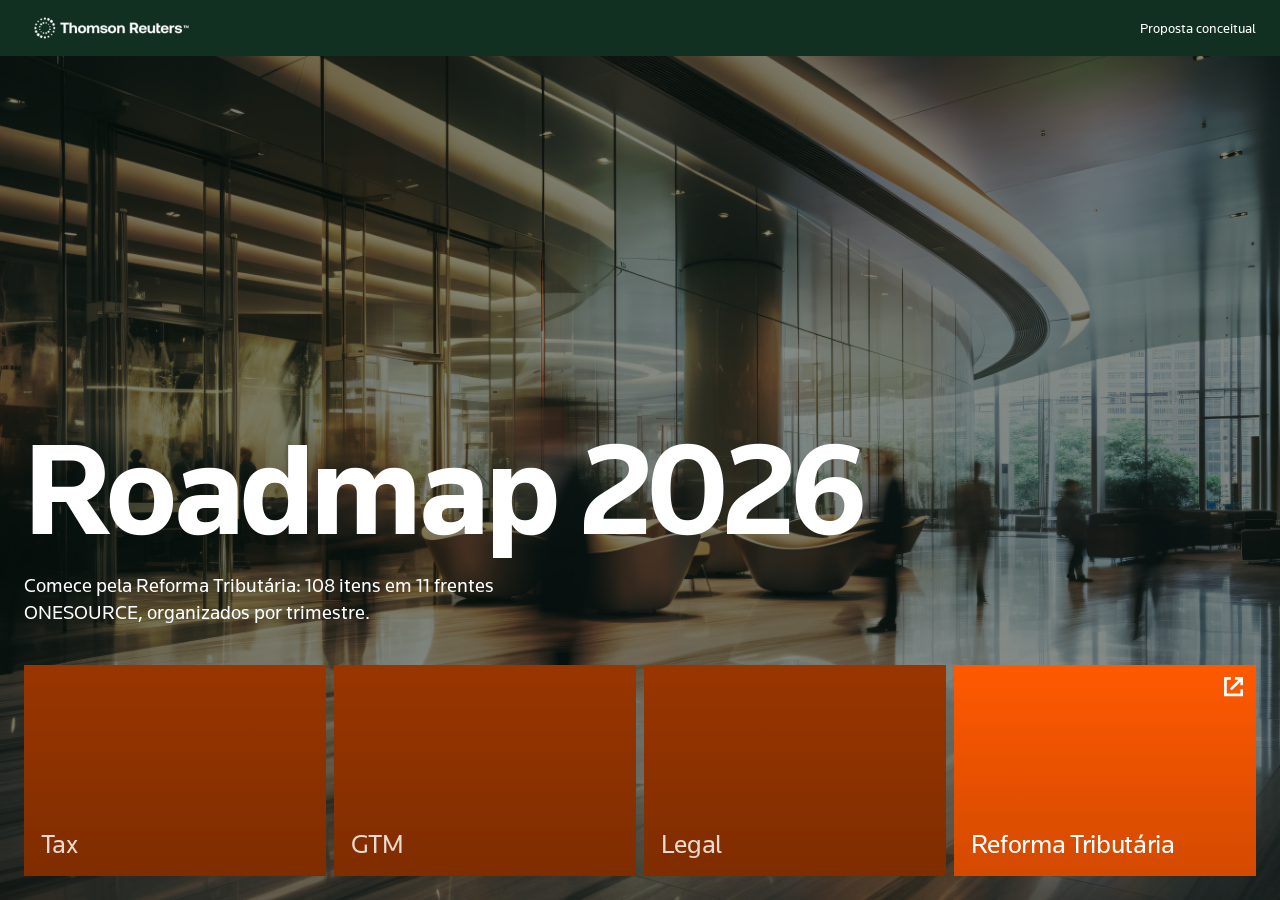
==== index.html @ 7f5b75ad "Publica a proposta do roadmap de produtos da Thomson Reuters Co-Authored-By: Claude Opus 5.5 <norepl" ====
<!doctype html>
<html lang="pt-BR">
<head>
<meta charset="utf-8">
<meta name="viewport" content="width=device-width, initial-scale=1">
<title>Roadmap 2026 | Thomson Reuters</title>
<meta name="description" content="Roadmap 2026 de produtos Thomson Reuters. Comece pela Reforma Tributária.">
<meta name="robots" content="noindex">
<link rel="preload" href="assets/fonts/knowledge2017-bold-webfont.woff2" as="font" type="font/woff2" crossorigin>
<link rel="stylesheet" href="assets/roadmap.css">
<script>document.documentElement.classList.add('js')</script>
</head>
<body class="home">
<header class="bar"><img class="logo" src="assets/img/logo-tr.png" alt="Thomson Reuters"><span class="bar-note">Proposta conceitual</span></header>
<main class="home-main">
  <div class="home-photo"><img src="assets/img/lobby.jpg" alt="Saguão corporativo com pessoas em movimento" width="1920" height="1080"></div>
  <div class="home-copy">
    <h1 class="mask"><span><span>Roadmap 2026</span></span></h1>
    <p class="home-sub">Comece pela Reforma Tributária: 108 itens em 11 frentes ONESOURCE, organizados por trimestre.</p>
  </div>
  <nav class="tiles" aria-label="Frentes do roadmap">
    <div class="tile tile-off"><span>Tax</span></div>
    <div class="tile tile-off"><span>GTM</span></div>
    <div class="tile tile-off"><span>Legal</span></div>
    <a class="tile tile-on" href="reforma.html"><svg class="ic tile-ic" viewBox="0 0 32 32" fill="currentColor" aria-hidden="true" focusable="false"> <path d="M27.4 27.4h-22.8v-22.8h6.8v-4.6h-11.4v32h32v-11.4h-4.6zM18.2 0v4.6h6l-14.4 14.4 3.2 3.2 14.4-14.4v6h4.6v-13.8z"></path> </svg><span>Reforma Tributária</span></a>
  </nav>
</main>
<script src="assets/roadmap.js" defer></script>
</body>
</html>
---- assets/roadmap.css ----
/* Fonte: para trocar por Clario, adicione os @font-face dela e mude --font. */
@font-face { font-family: "Knowledge2017"; src: url(fonts/knowledge2017-light-webfont.woff2) format("woff2"); font-weight: 300; font-display: swap; }
@font-face { font-family: "Knowledge2017"; src: url(fonts/knowledge2017-regular-webfont.woff2) format("woff2"); font-weight: 400; font-display: swap; }
@font-face { font-family: "Knowledge2017"; src: url(fonts/knowledge2017-medium-webfont.woff2) format("woff2"); font-weight: 500; font-display: swap; }
@font-face { font-family: "Knowledge2017"; src: url(fonts/knowledge2017-bold-webfont.woff2) format("woff2"); font-weight: 700; font-display: swap; }

:root {
  --font: "Knowledge2017", "Helvetica Neue", Arial, sans-serif;
  --orange: #d64000;
  --orange-hi: #fa6400;
  --tile-top: #ff5900;
  --tile-bottom: #d34a00;
  --green: #123021;
  --peach: #f8eadd;
  --peach-2: #ffd9bf;
  --g1: #f4f4f4;
  --g2: #eaeaea;
  --ink: #404040;
  --ink-strong: #1e1e1e;
  --soft: #666;
  --m: 24px;
  --axis: 42%;
  --gap: clamp(96px, 12vw, 176px);
  --t-display: clamp(52px, 7.4vw, 116px);
  --t-h2: clamp(32px, 3.9vw, 56px);
  --t-h3: clamp(26px, 2.5vw, 36px);
  --t-lg: 20px;
  --t-body: 16px;
  --ease: cubic-bezier(.16, 1, .3, 1);
}

* { box-sizing: border-box; }
html { scroll-behavior: smooth; -webkit-text-size-adjust: 100%; }
body { margin: 0; background: #fff; color: var(--ink); font: 400 var(--t-body)/1.5 var(--font); -webkit-font-smoothing: antialiased; overflow-x: clip; }
img { display: block; max-width: 100%; }
a { color: inherit; }
h1, h2, h3, h4, p, ul { margin: 0; padding: 0; }
ul { list-style: none; }
button { font: inherit; color: inherit; border: 0; background: none; cursor: pointer; border-radius: 0; }
:focus-visible { outline: 3px solid var(--orange-hi); outline-offset: 2px; }
.ic { width: 1em; height: 1em; flex: none; }
.sr { position: absolute; width: 1px; height: 1px; overflow: hidden; clip-path: inset(50%); white-space: nowrap; }
.logo { height: 44px; width: auto; }

/* Eixo de 42%: toda seção de texto começa nele */
.axis { display: grid; grid-template-columns: var(--axis) minmax(0, 1fr); padding-inline: var(--m); column-gap: 0; }
.axis > :first-child { padding-right: 40px; }

/* Títulos com máscara */
.mask > span { display: block; overflow: hidden; padding-bottom: .1em; margin-bottom: -.1em; }
.mask > span > span { display: block; animation: rise 900ms var(--ease) both; }
.mask > span:nth-child(2) > span { animation-delay: 110ms; }
@keyframes rise { from { transform: translateY(105%); } to { transform: none; } }

/* Entrada das partes de cada seção */
.js [data-reveal] { opacity: 0; transform: translateY(24px); transition: opacity 600ms var(--ease) var(--d, 0ms), transform 600ms var(--ease) var(--d, 0ms); }
.js [data-reveal].in { opacity: 1; transform: none; }

/* ---------- HOME ---------- */
.home { min-height: 100svh; display: flex; flex-direction: column; background: var(--green); }
.bar { display: flex; align-items: center; justify-content: space-between; gap: 16px; background: var(--green); padding: 6px var(--m); position: relative; z-index: 2; }
.bar-note { color: #fff; font-size: 14px; }
.home-main { position: relative; flex: 1; display: flex; flex-direction: column; justify-content: flex-end; gap: clamp(24px, 3vw, 40px); padding: clamp(32px, 6vw, 64px) var(--m) var(--m); overflow: hidden; isolation: isolate; color: #fff; }
.home-photo { position: absolute; inset: 0; z-index: -1; background: var(--green); }
.home-photo img { width: 100%; height: 100%; object-fit: cover; animation: drift 24s ease-out both; }
.home-photo::after { content: ""; position: absolute; inset: 0; background: rgba(10, 26, 18, .5); }
@keyframes drift { from { transform: scale(1.08); } to { transform: none; } }
.home h1 { font-size: clamp(56px, 10.4vw, 168px); font-weight: 700; line-height: .95; letter-spacing: -.035em; }
.home-sub { font-size: var(--t-lg); max-width: 46ch; margin-top: 20px; line-height: 1.35; animation: label-in 700ms var(--ease) 300ms both; }
.bar .logo { animation: label-in 700ms var(--ease) both; }
.tiles { display: grid; grid-template-columns: repeat(4, minmax(0, 1fr)); gap: 8px; }
.tile { position: relative; height: max(132px, calc((100vw - 2 * var(--m) - 24px) / 4 * .7)); min-width: 0; display: flex; align-items: flex-end; padding: clamp(12px, 1.3vw, 18px); font-size: clamp(20px, 2.1vw, 30px); line-height: 1.1; letter-spacing: -.012em; color: #fff; text-decoration: none; background: linear-gradient(180deg, var(--tile-top), var(--tile-bottom)); /* taste-skill-ignore: tile do Figma de referência */ overflow: hidden; animation: tile-in 700ms var(--ease) both; }
.tile:nth-child(2) { animation-delay: 80ms; } .tile:nth-child(3) { animation-delay: 160ms; } .tile:nth-child(4) { animation-delay: 240ms; }
@keyframes tile-in { from { opacity: 0; transform: translateY(24px); } to { opacity: 1; transform: none; } }
.tile-off::after { content: ""; position: absolute; inset: 0; background: rgba(0, 0, 0, .4); }
.tile span { flex: 1; animation: label-in 700ms var(--ease) 200ms both; }
.tile-off span { position: relative; z-index: 1; color: rgba(255, 255, 255, .82); }
@keyframes label-in { from { opacity: 0; transform: translateY(12px); } to { opacity: 1; transform: none; } }
.tile-on { transition: transform 200ms var(--ease); }
.tile-on::before { content: ""; position: absolute; inset: 0; background: #fff; opacity: 0; transition: opacity 200ms; }
.tile-on span, .tile-ic { position: relative; }
.tile-on:hover { transform: translateY(-6px); }
.tile-on:hover::before { opacity: .12; }
.tile-on:active { transform: translateY(-2px); }
.tile-ic { position: absolute; top: clamp(10px, 1vw, 14px); right: clamp(10px, 1vw, 14px); font-size: clamp(16px, 1.5vw, 22px); transition: transform 200ms var(--ease); }
.tile-on:hover .tile-ic { transform: translate(2px, -2px); }

/* ---------- CABEÇALHO DA REFORMA ---------- */
.rh { display: grid; grid-template-columns: var(--axis) minmax(0, 1fr); grid-template-areas: "tab end"; position: relative; font-size: var(--t-body); }
.rh-logo { position: absolute; left: 0; top: 0; bottom: 0; z-index: 1; background: var(--green); display: flex; align-items: center; padding: 0 var(--m); }
.rh-tab { grid-area: tab; background: var(--orange); color: #fff; display: flex; justify-content: flex-end; gap: clamp(14px, 1.6vw, 28px); padding: 16px 20px 16px 240px; }
.rh-tab a, .rh-end a { text-decoration: none; position: relative; white-space: nowrap; }
.rh-tab a::after, .rh-end a::after, .foot-meta a::after { content: ""; position: absolute; left: 0; right: 0; bottom: -2px; height: 2px; background: currentColor; transform: scaleX(0); transform-origin: left; transition: transform 240ms var(--ease); }
.rh-tab a:hover::after, .rh-end a:hover::after, .foot-meta a:hover::after { transform: scaleX(1); }
.rh-end { grid-area: end; display: flex; justify-content: space-between; align-items: center; padding: 16px var(--m) 16px 20px; color: var(--ink-strong); }
.rh-back { display: inline-flex; align-items: center; gap: 8px; }

/* ---------- MOSAICO ---------- */
.masthead { display: grid; grid-template-columns: repeat(6, minmax(0, 1fr)); grid-template-rows: repeat(2, minmax(0, 1fr)); height: 46svh; min-height: 300px; }
.masthead > * { min-width: 0; min-height: 0; overflow: hidden; }
.m-photo img { width: 100%; height: 100%; object-fit: cover; filter: grayscale(1) contrast(1.05); transition: transform 900ms var(--ease); }
.m-photo { background: var(--g2); }
.mp-wide { grid-column: span 2; }
.m-tile { display: flex; flex-direction: column; justify-content: space-between; padding: 14px 16px; text-decoration: none; font-size: var(--t-lg); line-height: 1; transition: filter 200ms; }
.m-tile:hover { filter: brightness(1.08); }
.m-tile strong { font-size: clamp(36px, 3.9vw, 56px); font-weight: 700; letter-spacing: -.04em; }
.mt-tall { grid-row: span 2; }
.mt-green { background: var(--green); color: #fff; }
.mt-peach { background: var(--peach); color: var(--green); }
.mt-orange { background: var(--orange); color: #fff; }
.mt-gray { background: var(--g2); color: var(--green); }

/* ---------- TÍTULO ---------- */
.title-row { padding-top: clamp(32px, 4.6vw, 72px); padding-bottom: clamp(64px, 7vw, 104px); }
.title { font-size: var(--t-display); font-weight: 700; line-height: .96; letter-spacing: -.04em; color: var(--green); }
.standfirst { font-size: var(--t-lg); line-height: 1.35; max-width: 30ch; color: var(--ink-strong); margin-bottom: 24px; }
.btn { display: inline-flex; align-items: center; gap: 12px; min-height: 48px; padding: 0 20px; background: var(--orange); color: #fff; font-weight: 500; text-decoration: none; transition: background 160ms, transform 160ms var(--ease); }
.btn:hover { background: #bd3800; transform: translateY(-2px); }
.btn:active { transform: none; }

/* ---------- INTRODUÇÃO ---------- */
.intro { padding: 0 var(--m) var(--gap); }
.lead { font-size: clamp(24px, 2.5vw, 36px); line-height: 1.2; font-weight: 400; letter-spacing: -.015em; color: var(--green); max-width: 40ch; margin-left: var(--axis); }
.intro-cols { display: grid; grid-template-columns: repeat(4, minmax(0, 1fr)); gap: 32px; margin-top: 72px; }
.intro-cols b { font-weight: 700; color: var(--ink-strong); }

/* ---------- CENA DOS TRIMESTRES: cada painel gruda e o seguinte cobre ---------- */
.qp { position: sticky; top: 0; height: 100svh; min-height: 620px; display: grid; grid-template-columns: var(--axis) minmax(0, 1fr); grid-template-rows: minmax(0, 1fr) auto; padding: 32px var(--m) 24px; }
.qp-peach { background: var(--peach); color: var(--green); }
.qp-gray { background: var(--g2); color: var(--green); }
.qp-green { background: var(--green); color: #fff; }
.qp-orange { background: var(--orange); color: #fff; }
.qp-side { display: flex; flex-direction: column; justify-content: space-between; padding-right: 40px; }
.qp-q { font-size: clamp(120px, 21vw, 340px); font-weight: 700; line-height: .82; letter-spacing: -.055em; margin-left: -.03em; }
.qp-n { font-size: var(--t-lg); line-height: 1.35; padding-bottom: 28px; }
.qp-n strong { font-weight: 700; }
.qp-main { display: flex; flex-direction: column; justify-content: flex-end; padding-bottom: 28px; min-width: 0; }
.qp h2 { font-size: var(--t-h2); font-weight: 700; line-height: 1.02; letter-spacing: -.03em; max-width: 17em; margin-bottom: clamp(24px, 3.5vw, 48px); }
.qp-list li + li { margin-top: 4px; }
.qp-list a { display: block; padding: 14px 16px; text-decoration: none; transition: background 160ms, padding 200ms var(--ease); }
.qp-peach .qp-list a { background: #f2dcc8; }
.qp-gray .qp-list a { background: #dcdcdc; }
.qp-green .qp-list a { background: #1c4531; }
.qp-orange .qp-list a { background: #b93700; }
.qp-list a:hover { padding-left: 24px; }
.qp-t { display: block; font-size: var(--t-lg); font-weight: 500; line-height: 1.25; }
.qp-m { display: block; margin-top: 2px; }
.ruler { grid-column: 1 / -1; display: flex; gap: 4px; height: 12px; }
.ruler span { background: currentColor; opacity: .18; }
.ruler span.on { opacity: 1; }

/* ---------- MAPA ---------- */
.map { padding-top: var(--gap); padding-bottom: var(--gap); position: relative; background: #fff; }
.map-side h2, .prods-head h2 { font-size: var(--t-h2); font-weight: 700; line-height: 1.02; letter-spacing: -.03em; color: var(--green); margin-bottom: 24px; }
.map-side { position: sticky; top: 32px; align-self: start; }
.map-side p, .prods-head p { font-size: var(--t-lg); line-height: 1.35; max-width: 36ch; }
.map-t { width: 100%; border-collapse: separate; border-spacing: 4px; table-layout: fixed; margin: -4px; font-size: var(--t-body); }
.map-t thead th { font-weight: 500; text-align: center; padding-bottom: 8px; color: var(--ink-strong); }
.map-t thead th:first-child, .map-t tbody th { width: 34%; }
.map-t tbody th { text-align: left; font-weight: 400; padding-right: 12px; line-height: 1.2; }
.map-t tbody th a { text-decoration: none; }
.map-t tbody th a:hover { color: var(--orange); }
.map-t td { padding: 0; }
.cell { display: flex; align-items: center; justify-content: center; height: 48px; font-size: var(--t-lg); font-weight: 500; text-decoration: none; transition: transform 160ms var(--ease); }
a.cell:hover { transform: scale(1.06); }
.h0 { background: var(--g1); }
.h1 { background: var(--peach); color: var(--green); }
.h2 { background: var(--peach-2); color: var(--green); }
.h3 { background: var(--orange); color: #fff; }
.h4 { background: var(--green); color: #fff; }

/* ---------- PRODUTOS ---------- */
.prods { background: #fff; position: relative; }
.prods-head { padding-bottom: 40px; }
.prods-head h2 { margin-bottom: 0; }
.filters { position: sticky; top: 0; z-index: 5; background: var(--g1); padding: 12px var(--m); display: grid; grid-template-columns: var(--axis) minmax(0, 1fr); gap: 8px 0; }
.chips { display: flex; flex-wrap: wrap; gap: 4px; }
.chips:first-child { grid-column: 2; grid-row: 1; }
.chips:nth-child(2) { grid-column: 2; grid-row: 2; }
.f-result { grid-column: 1; grid-row: 1 / 3; align-self: center; font-size: var(--t-lg); font-weight: 500; color: var(--green); padding-right: 24px; }
.f-clear { display: inline-flex; align-items: center; gap: 6px; font-size: var(--t-body); font-weight: 400; color: var(--ink); margin-left: 16px; }
.f-clear:hover { color: var(--orange); }
.f-clear[hidden] { display: none; }
.chip { min-height: 36px; padding: 0 12px; background: #fff; font-size: 14px; transition: background 140ms, color 140ms; }
.chip small { font-size: 14px; color: var(--soft); margin-left: 2px; }
.chip:hover { background: var(--peach); }
.chip[aria-pressed="true"] { background: var(--green); color: #fff; }
.chip[aria-pressed="true"] small { color: #fff; }
html:not(.js) .filters { display: none; }
.chs { padding-top: 56px; }
.ch { padding-bottom: clamp(80px, 8vw, 120px); scroll-margin-top: calc(var(--fh, 104px) + 20px); }
.ch[hidden] { display: none; }
.ch-side { position: sticky; top: calc(var(--fh, 104px) + 20px); align-self: start; }
.ch h3 { font-size: var(--t-h3); font-weight: 700; line-height: 1.08; letter-spacing: -.02em; color: var(--green); margin-bottom: 8px; }
.ch-n { margin-bottom: 20px; }
.ch-note { margin: -8px 0 20px; max-width: 40ch; font-weight: 500; color: var(--ink-strong); }
.tabs { display: none; grid-template-columns: repeat(4, minmax(0, 88px)); gap: 4px; }
.js .tabs { display: grid; }
.tab { background: var(--g1); padding: 10px 12px; text-align: left; line-height: 1.2; transition: background 140ms; }
.tab span { display: block; font-weight: 700; color: var(--green); }
.tab small { font-size: 14px; }
.tab:hover:not(:disabled) { background: var(--peach); }
.tab[aria-selected="true"] { background: var(--green); color: #fff; }
.tab[aria-selected="true"] span { color: #fff; }
.tab:disabled { cursor: default; color: #767676; background: #fafafa; }
.tab:disabled span { color: #767676; }
.q-panel { scroll-margin-top: calc(var(--fh, 104px) + 20px); }
.q-h { font-size: var(--t-body); font-weight: 700; color: var(--green); margin: 16px 0 8px; }
.js .q-h { position: absolute; width: 1px; height: 1px; overflow: hidden; clip-path: inset(50%); }
.js .q-panel:not(.active) { display: none; }
.band { background: var(--g1); margin-bottom: 4px; scroll-margin-top: calc(var(--fh, 104px) + 20px); }
.band:nth-of-type(even) { background: var(--g2); }
.band[hidden] { display: none; }
.band:target { outline: 3px solid var(--orange); outline-offset: -3px; }
.band-h { display: grid; grid-template-columns: minmax(0, 1fr) auto 20px; align-items: center; gap: 16px; padding: 14px 16px; min-height: 64px; }
div.band .band-h { grid-template-columns: minmax(0, 1fr) auto; padding-right: 52px; }
summary.band-h { cursor: pointer; list-style: none; transition: background 140ms; }
summary.band-h::-webkit-details-marker { display: none; }
summary.band-h:hover { background: var(--peach); }
.band-t { font-size: var(--t-lg); font-weight: 500; line-height: 1.25; color: var(--ink-strong); overflow-wrap: anywhere; }
.st { font-size: 14px; line-height: 1.2; padding: 6px 10px; white-space: nowrap; font-weight: 500; }
.st-entregue { background: var(--green); color: #fff; }
.st-previsto { background: var(--peach-2); color: #5a2400; }
.st-sem { background: #fff; color: #595959; }
.band-ic { font-size: 14px; color: var(--orange); transition: transform 240ms var(--ease); }
details[open] > summary .band-ic { transform: rotate(180deg); }
details[open] > summary { background: transparent; }
.band-d { padding: 0 52px 20px 16px; max-width: 78ch; animation: detail 320ms var(--ease) both; }
@keyframes detail { from { opacity: 0; transform: translateY(-6px); } to { opacity: 1; transform: none; } }
.band-d p + p, .band-d ul + p, .band-d p + ul, .band-d ul + ul { margin-top: 10px; }
.band-d ul { display: grid; gap: 6px; }
.band-d li { padding-left: 16px; position: relative; }
.band-d li::before { content: ""; position: absolute; left: 0; top: .62em; width: 6px; height: 6px; background: var(--orange); }
.band-d .when { font-weight: 700; color: var(--green); }
.empty { padding: 80px var(--m); margin-left: var(--axis); font-size: var(--t-lg); }
.empty[hidden] { display: none; }

/* ---------- RODAPÉ ---------- */
.foot { position: relative; background: var(--green); color: #fff; padding: 32px var(--m) 24px; min-height: 72svh; display: flex; flex-direction: column; justify-content: space-between; gap: 64px; }
.foot-top { display: grid; grid-template-columns: var(--axis) minmax(0, 1fr) auto; align-items: start; gap: 0; }
.foot-top p:nth-child(2) { max-width: 44ch; padding-right: 24px; }
.foot-up { display: inline-flex; align-items: center; gap: 8px; white-space: nowrap; text-decoration: none; }
.foot-up:hover { color: var(--peach-2); }
.foot-big { display: block; font-size: clamp(38px, 9.3vw, 172px); font-weight: 700; letter-spacing: -.045em; line-height: 1; text-decoration: none; transition: color 200ms; }
.foot-big:hover { color: var(--orange-hi); }
.foot-meta { display: grid; grid-template-columns: var(--axis) minmax(0, 1fr) auto; font-size: 14px; gap: 4px 0; }
.foot-meta a { position: relative; justify-self: start; text-decoration: none; }

/* ---------- ATÉ 1000px: o eixo recolhe ---------- */
@media (max-width: 1100px) {
  .axis, .qp, .filters, .foot-top, .foot-meta { grid-template-columns: minmax(0, 1fr); }
  .axis > :first-child { padding-right: 0; }
  .rh { grid-template-columns: minmax(0, 1fr); grid-template-areas: "tab" "end"; }
  .rh-logo { bottom: auto; height: 56px; }
  .rh-tab { padding: 0 var(--m) 0 240px; height: 56px; align-items: center; }
  .lead { margin-left: 0; max-width: none; }
  .intro-cols { grid-template-columns: repeat(2, minmax(0, 1fr)); margin-top: 48px; }
  .title-side { order: 2; margin-top: 24px; }
  .standfirst { max-width: 46ch; }
  .map-side { position: static; margin-bottom: 40px; }
  .prods-head p { margin-top: 16px; }
  .filters { position: static; }
  .chips:first-child, .chips:nth-child(2), .f-result { grid-column: 1; grid-row: auto; }
  .f-result { order: 3; padding-top: 4px; }
  .ch-side { position: static; margin-bottom: 20px; }
  .q-panel, .band, .ch { scroll-margin-top: 16px; }
  .qp { grid-template-rows: auto minmax(0, 1fr) auto; }
  .qp-side { flex-direction: row; align-items: flex-end; justify-content: space-between; padding: 0; gap: 24px; }
  .qp-q { font-size: 112px; }
  .qp-n { text-align: right; padding-bottom: 4px; }
  .qp-main { justify-content: flex-end; padding-top: 24px; }
  .foot-top { gap: 16px; }
  .foot-up { justify-self: start; }
  .foot-meta { gap: 6px; }
  .empty { margin-left: 0; }
}

/* ---------- CELULAR ---------- */
@media (max-width: 767px), (max-height: 640px) {
  .qp { position: relative; height: auto; min-height: 0; padding-block: 64px 32px; }
}
@media (max-width: 640px) {
  :root { --m: 16px; --gap: 88px; --t-display: 11.8vw; }
  .logo { height: 36px; }
  .rh-logo { padding: 0 16px; }
  .rh-tab { padding: 0 16px 0 186px; gap: 12px; font-size: 14px; justify-content: flex-end; }
  .rh-end { padding: 12px 16px; font-size: 14px; }
  .masthead { grid-template-columns: repeat(3, minmax(0, 1fr)); height: 36svh; min-height: 240px; }
  .masthead .mp-wide { grid-column: span 1; }
  .masthead .mt-tall { grid-row: span 1; }
  .masthead > :nth-child(2) { order: 1; } .mt-peach { order: 2; }
  .mt-green { order: 0; } .m-photo:nth-of-type(n) { }
  .m-photo:nth-last-child(1), .m-photo:nth-child(4) { display: none; }
  .mt-orange { order: 3; } .m-photo.mp-wide:nth-child(6) { order: 4; } .mt-gray { order: 5; }
  .m-tile { padding: 10px; }
  .m-tile strong { font-size: 36px; }
  .home h1 { font-size: 17vw; }
  .home-sub { font-size: 18px; }
  .tiles { grid-template-columns: repeat(2, minmax(0, 1fr)); }
  .tile { height: 112px; }
  .intro-cols { grid-template-columns: minmax(0, 1fr); gap: 20px; }
  .map-t { font-size: 14px; }
  .map-t thead th:first-child, .map-t tbody th { width: 38%; }
  .cell { height: 44px; font-size: 16px; }
  .tabs { grid-template-columns: repeat(4, minmax(0, 1fr)); }
  .band-h { grid-template-columns: minmax(0, 1fr) 16px; gap: 8px 12px; padding: 12px; }
  .band-h .st { grid-row: 2; grid-column: 1; justify-self: start; }
  .band-h .band-ic { grid-row: 1; grid-column: 2; }
  div.band .band-h { grid-template-columns: minmax(0, 1fr); padding-right: 12px; }
  .band-t { font-size: 16px; }
  .band-d { padding: 0 12px 16px; }
  .foot { min-height: 0; }
}

@media (prefers-reduced-motion: reduce) {
  html { scroll-behavior: auto; }
  *, *::before, *::after { animation: none !important; transition: none !important; }
  .js [data-reveal] { opacity: 1; transform: none; }
}
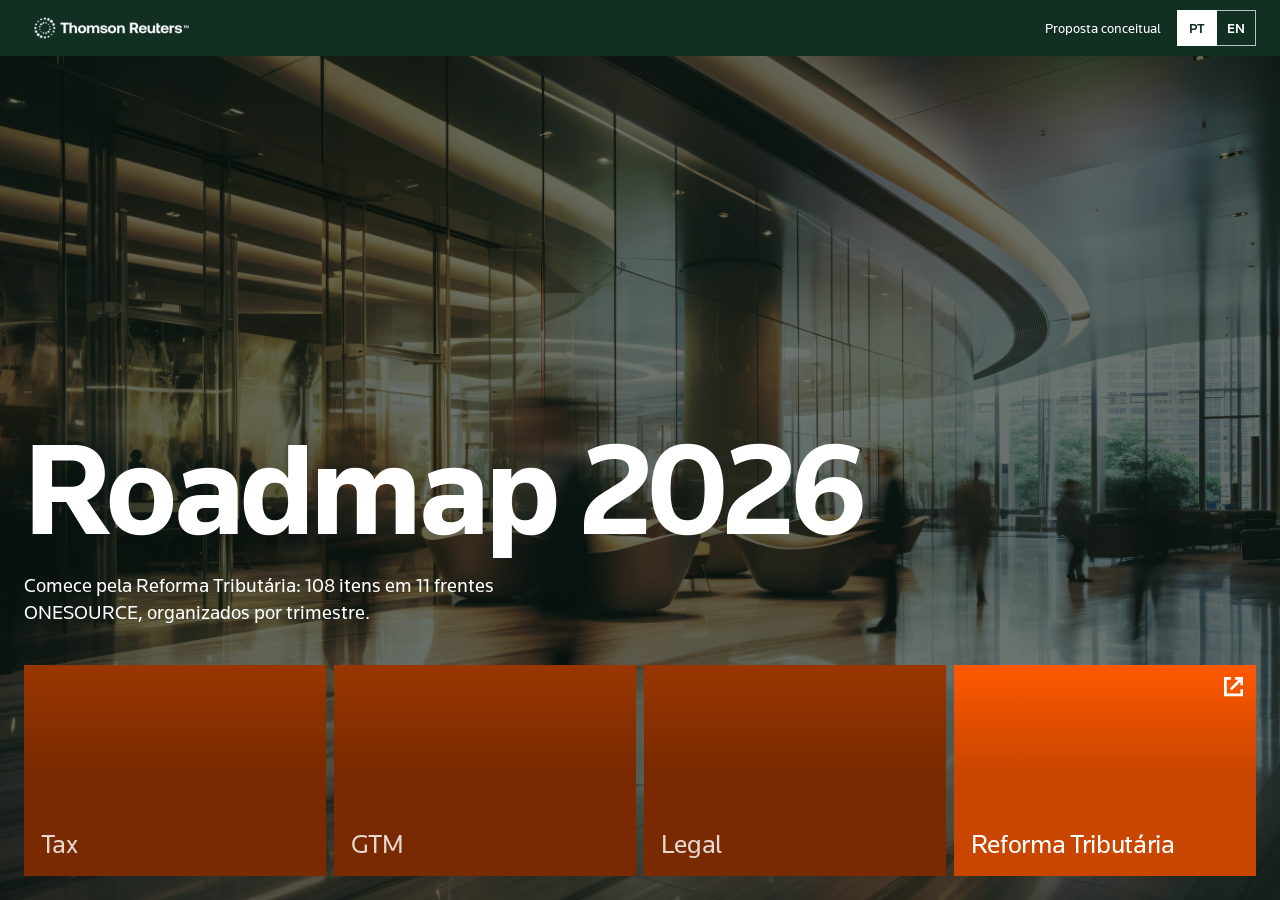
==== commit adf46dad: "Melhora o contraste dos filtros e adiciona a versão em inglês com seletor de idioma Co-Authored-By: " ====
--- a/index.html
+++ b/index.html
@@ -6,12 +6,13 @@
 <title>Roadmap 2026 | Thomson Reuters</title>
 <meta name="description" content="Roadmap 2026 de produtos Thomson Reuters. Comece pela Reforma Tributária.">
 <meta name="robots" content="noindex">
+<link rel="alternate" hreflang="en" href="index-en.html">
 <link rel="preload" href="assets/fonts/knowledge2017-bold-webfont.woff2" as="font" type="font/woff2" crossorigin>
 <link rel="stylesheet" href="assets/roadmap.css">
 <script>document.documentElement.classList.add('js')</script>
 </head>
 <body class="home">
-<header class="bar"><img class="logo" src="assets/img/logo-tr.png" alt="Thomson Reuters"><span class="bar-note">Proposta conceitual</span></header>
+<header class="bar"><img class="logo" src="assets/img/logo-tr.png" alt="Thomson Reuters"><div class="bar-end"><span class="bar-note">Proposta conceitual</span><nav class="lang" aria-label="Idioma"><a aria-current="true" href="index.html" hreflang="pt-BR" lang="pt-BR" aria-label="Português" data-lang-link>PT</a><a href="index-en.html" hreflang="en" lang="en" aria-label="English" data-lang-link>EN</a></nav></div></header>
 <main class="home-main">
   <div class="home-photo"><img src="assets/img/lobby.jpg" alt="Saguão corporativo com pessoas em movimento" width="1920" height="1080"></div>
   <div class="home-copy">
--- a/assets/roadmap.css
+++ b/assets/roadmap.css
@@ -9,7 +9,7 @@
   --orange: #d64000;
   --orange-hi: #fa6400;
   --tile-top: #ff5900;
-  --tile-bottom: #d34a00;
+  --tile-bottom: #c94600;
   --green: #123021;
   --peach: #f8eadd;
   --peach-2: #ffd9bf;
@@ -59,17 +59,29 @@
 /* ---------- HOME ---------- */
 .home { min-height: 100svh; display: flex; flex-direction: column; background: var(--green); }
 .bar { display: flex; align-items: center; justify-content: space-between; gap: 16px; background: var(--green); padding: 6px var(--m); position: relative; z-index: 2; }
-.bar-note { color: #fff; font-size: 14px; }
+.bar-end { display: flex; align-items: center; gap: 16px; }
+.bar-note { color: #fff; font-size: 14px; line-height: 1.15; text-align: right; }
+
+/* Seletor de idioma */
+.lang { display: inline-flex; flex: none; font-size: 14px; font-weight: 500; line-height: 1; }
+.lang a { display: inline-flex; align-items: center; justify-content: center; min-width: 40px; min-height: 36px; text-decoration: none; border: 1px solid #767676; color: var(--ink-strong); transition: background 140ms; }
+.lang a + a { margin-left: -1px; }
+.lang a:hover { background: var(--peach); }
+.lang a[aria-current="true"], .lang a[aria-current="true"]:hover { background: var(--green); border: 1px solid var(--green); color: #fff; }
+.rh-end .lang a::after { display: none; }
+.bar .lang a { color: #fff; border: 1px solid rgba(255, 255, 255, .7); }
+.bar .lang a:hover { background: #1c4531; }
+.bar .lang a[aria-current="true"], .bar .lang a[aria-current="true"]:hover { background: #fff; border: 1px solid #fff; color: var(--green); }
 .home-main { position: relative; flex: 1; display: flex; flex-direction: column; justify-content: flex-end; gap: clamp(24px, 3vw, 40px); padding: clamp(32px, 6vw, 64px) var(--m) var(--m); overflow: hidden; isolation: isolate; color: #fff; }
 .home-photo { position: absolute; inset: 0; z-index: -1; background: var(--green); }
 .home-photo img { width: 100%; height: 100%; object-fit: cover; animation: drift 24s ease-out both; }
-.home-photo::after { content: ""; position: absolute; inset: 0; background: rgba(10, 26, 18, .5); }
+.home-photo::after { content: ""; position: absolute; inset: 0; background: rgba(10, 26, 18, .6); }
 @keyframes drift { from { transform: scale(1.08); } to { transform: none; } }
 .home h1 { font-size: clamp(56px, 10.4vw, 168px); font-weight: 700; line-height: .95; letter-spacing: -.035em; }
 .home-sub { font-size: var(--t-lg); max-width: 46ch; margin-top: 20px; line-height: 1.35; animation: label-in 700ms var(--ease) 300ms both; }
 .bar .logo { animation: label-in 700ms var(--ease) both; }
 .tiles { display: grid; grid-template-columns: repeat(4, minmax(0, 1fr)); gap: 8px; }
-.tile { position: relative; height: max(132px, calc((100vw - 2 * var(--m) - 24px) / 4 * .7)); min-width: 0; display: flex; align-items: flex-end; padding: clamp(12px, 1.3vw, 18px); font-size: clamp(20px, 2.1vw, 30px); line-height: 1.1; letter-spacing: -.012em; color: #fff; text-decoration: none; background: linear-gradient(180deg, var(--tile-top), var(--tile-bottom)); /* taste-skill-ignore: tile do Figma de referência */ overflow: hidden; animation: tile-in 700ms var(--ease) both; }
+.tile { position: relative; height: max(132px, calc((100vw - 2 * var(--m) - 24px) / 4 * .7)); min-width: 0; display: flex; align-items: flex-end; padding: clamp(12px, 1.3vw, 18px); font-size: clamp(20px, 2.1vw, 30px); line-height: 1.1; letter-spacing: -.012em; color: #fff; text-decoration: none; background: linear-gradient(180deg, var(--tile-top), var(--tile-bottom) 50%); /* taste-skill-ignore: tile do Figma de referência */ overflow: hidden; animation: tile-in 700ms var(--ease) both; }
 .tile:nth-child(2) { animation-delay: 80ms; } .tile:nth-child(3) { animation-delay: 160ms; } .tile:nth-child(4) { animation-delay: 240ms; }
 @keyframes tile-in { from { opacity: 0; transform: translateY(24px); } to { opacity: 1; transform: none; } }
 .tile-off::after { content: ""; position: absolute; inset: 0; background: rgba(0, 0, 0, .4); }
@@ -179,12 +191,13 @@
 .chips:nth-child(2) { grid-column: 2; grid-row: 2; }
 .f-result { grid-column: 1; grid-row: 1 / 3; align-self: center; font-size: var(--t-lg); font-weight: 500; color: var(--green); padding-right: 24px; }
 .f-clear { display: inline-flex; align-items: center; gap: 6px; font-size: var(--t-body); font-weight: 400; color: var(--ink); margin-left: 16px; }
-.f-clear:hover { color: var(--orange); }
+.f-clear:hover { color: #b93700; }
 .f-clear[hidden] { display: none; }
-.chip { min-height: 36px; padding: 0 12px; background: #fff; font-size: 14px; transition: background 140ms, color 140ms; }
+.chip { min-height: 36px; padding: 0 12px; background: #fff; border: 1px solid #767676; color: var(--ink-strong); font-size: 14px; transition: background 140ms, color 140ms; }
 .chip small { font-size: 14px; color: var(--soft); margin-left: 2px; }
 .chip:hover { background: var(--peach); }
-.chip[aria-pressed="true"] { background: var(--green); color: #fff; }
+.chip[aria-pressed="true"] { background: var(--green); border-color: transparent; color: #fff; font-weight: 500; }
+.chip[aria-pressed="true"]:hover { background: #1c4531; }
 .chip[aria-pressed="true"] small { color: #fff; }
 html:not(.js) .filters { display: none; }
 .chs { padding-top: 56px; }
@@ -196,14 +209,15 @@
 .ch-note { margin: -8px 0 20px; max-width: 40ch; font-weight: 500; color: var(--ink-strong); }
 .tabs { display: none; grid-template-columns: repeat(4, minmax(0, 88px)); gap: 4px; }
 .js .tabs { display: grid; }
-.tab { background: var(--g1); padding: 10px 12px; text-align: left; line-height: 1.2; transition: background 140ms; }
+.tab { background: var(--g1); border: 1px solid #767676; padding: 10px 12px; text-align: left; line-height: 1.2; transition: background 140ms; }
 .tab span { display: block; font-weight: 700; color: var(--green); }
 .tab small { font-size: 14px; }
-.tab:hover:not(:disabled) { background: var(--peach); }
-.tab[aria-selected="true"] { background: var(--green); color: #fff; }
+.tab:hover:not(:disabled):not([aria-selected="true"]) { background: var(--peach); }
+.tab[aria-selected="true"] { background: var(--green); border-color: transparent; color: #fff; }
+.tab[aria-selected="true"]:hover { background: #1c4531; }
 .tab[aria-selected="true"] span { color: #fff; }
-.tab:disabled { cursor: default; color: #767676; background: #fafafa; }
-.tab:disabled span { color: #767676; }
+.tab:disabled { cursor: default; color: #666; background: #fafafa; border-color: transparent; }
+.tab:disabled span { color: #666; }
 .q-panel { scroll-margin-top: calc(var(--fh, 104px) + 20px); }
 .q-h { font-size: var(--t-body); font-weight: 700; color: var(--green); margin: 16px 0 8px; }
 .js .q-h { position: absolute; width: 1px; height: 1px; overflow: hidden; clip-path: inset(50%); }
